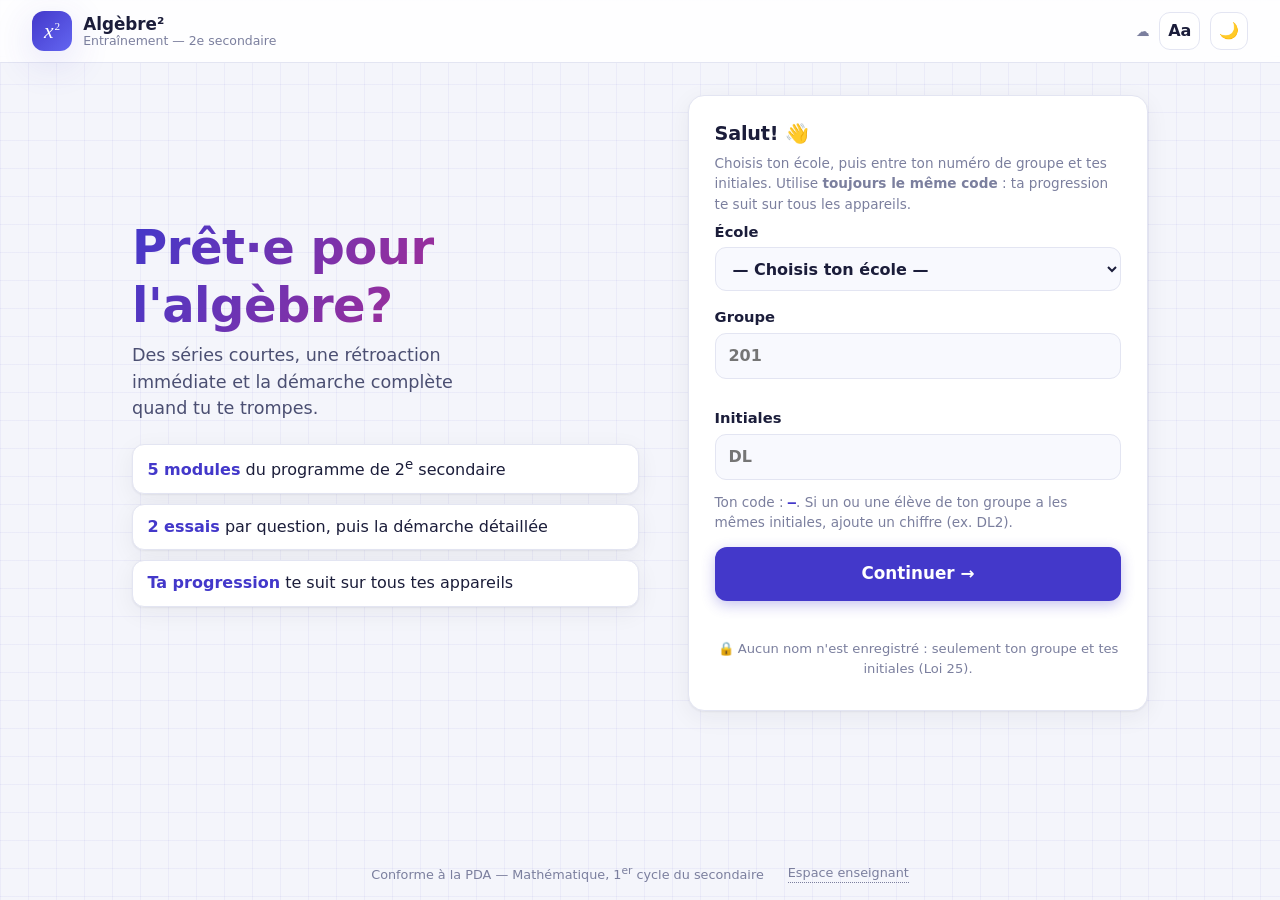
==== index.html @ 62977697 "Add files via upload" ====
<!DOCTYPE html>
<html lang="fr-CA" data-theme="light">
<head>
  <meta charset="utf-8">
  <meta name="viewport" content="width=device-width, initial-scale=1, viewport-fit=cover">
  <title>Algèbre² — Entraînement en algèbre, 2e secondaire</title>
  <meta name="description" content="Séries d'exercices d'algèbre (PFEQ, 2e secondaire) avec rétroaction immédiate et démarche détaillée.">
  <meta name="theme-color" content="#4338ca">
  <link rel="manifest" href="manifest.webmanifest">
  <link rel="icon" href="assets/icon.svg" type="image/svg+xml">
  <link rel="apple-touch-icon" href="assets/icon-192.png">
  <link rel="stylesheet" href="lib/katex/katex.min.css">
  <link rel="stylesheet" href="css/style.css">
  <script defer src="lib/katex/katex.min.js"></script>
</head>
<body data-view="login">
  <a class="saut" href="#app">Aller au contenu</a>
  <header class="topbar">
    <div class="brand">
      <span class="logo" aria-hidden="true"><i>x</i><sup>2</sup></span>
      <span class="brand-text"><b id="appName">Algèbre²</b><small id="appSub">Entraînement — 2e secondaire</small></span>
    </div>
    <div class="top-right">
      <span id="studentBadge" class="badge" hidden></span>
      <span id="syncStatus" class="sync" role="status" aria-live="polite"></span>
      <button class="btn-icone" id="btnLecture" aria-pressed="false" title="Lecture facilitée (texte plus grand et espacé)" aria-label="Lecture facilitée">Aa</button>
      <button class="btn-icone" id="btnTheme" title="Mode clair / sombre">🌙</button>
      <nav id="studentNav" class="topnav" hidden>
        <button id="navHome" class="btn btn-ghost btn-sm">Modules</button>
        <button id="navDash" class="btn btn-ghost btn-sm">Mon tableau de bord</button>
        <button id="navLogout" class="btn btn-ghost btn-sm">Changer d'élève</button>
      </nav>
    </div>
  </header>

  <main id="app" tabindex="-1">
    <noscript><div class="card">Cette application nécessite JavaScript.</div></noscript>
  </main>

  <footer class="footer">
    <span>Conforme à la PDA — Mathématique, 1<sup>er</sup> cycle du secondaire</span>
    <a href="enseignant.html" class="teacher-link">Espace enseignant</a>
  </footer>

  <script type="module" src="js/app.js"></script>
</body>
</html>
---- css/style.css ----
/* ==========================================================================
   Algèbre² — Feuille de style
   Palette sobre (13-14 ans : moderne, pas enfantine), fond « papier quadrillé ».
   ========================================================================== */
:root {
  --bg: #f4f5fb;
  --grid: rgba(67, 56, 202, .055);
  --surface: #ffffff;
  --surface-2: #f8f9fe;
  --ink: #1b1d3a;
  --ink-2: #4b4f72;
  --muted: #7b7f9e;
  --line: #e3e5f2;
  --primary: #4338ca;
  --primary-2: #6366f1;
  --primary-soft: #eef0ff;
  --accent: #f97316;
  --ok: #059669; --ok-soft: #e7f8f1;
  --mid: #d97706; --mid-soft: #fff6e6;
  --ko: #dc2626; --ko-soft: #fdeeee;
  --m1: #2563eb; --m2: #7c3aed; --m3: #0891b2; --m4: #db2777; --m5: #ea580c;
  --radius: 16px;
  --shadow: 0 1px 2px rgba(27, 29, 58, .06), 0 6px 24px rgba(27, 29, 58, .06);
  --shadow-lg: 0 10px 40px rgba(67, 56, 202, .16);
  --font: "Inter", "Segoe UI", system-ui, -apple-system, Roboto, "Helvetica Neue", Arial, sans-serif;
  --fig-stroke: #312e81; --fig-fill: #eef0ff;
  --taille: 16px; --espacement: normal;
  --white: #ffffff;
  color-scheme: light;
}
[data-theme="dark"] {
  --bg: #0e0f1d; --grid: rgba(128, 128, 255, .06);
  --surface: #171930; --surface-2: #21243f; --white: #1d2040;
  --ink: #eceefe; --ink-2: #c3c7e8; --muted: #a3a8cc; --line: #2c3054;
  --primary: #8080ff; --primary-2: #a5a5ff; --primary-soft: #272a5c;
  --ok: #3dd68c; --ok-soft: #133a29; --mid: #fbbf24; --mid-soft: #3a2f12; --ko: #ff6b70; --ko-soft: #46202a;
  --m1: #60a5fa; --m2: #a78bfa; --m3: #22d3ee; --m4: #f472b6; --m5: #fb923c;
  --shadow: 0 1px 2px rgba(0, 0, 0, .3), 0 10px 30px rgba(0, 0, 0, .35);
  --fig-stroke: #a5b4fc; --fig-fill: #23265a;
  color-scheme: dark;
}
[data-lecture="on"] { --taille: 19px; --espacement: .04em; }
[data-lecture="on"] body { line-height: 1.75; word-spacing: .12em; }
html { font-size: var(--taille); }
body { letter-spacing: var(--espacement); }
* { box-sizing: border-box; }
[hidden] { display: none !important; }
html { -webkit-text-size-adjust: 100%; }
body {
  margin: 0; font-family: var(--font); color: var(--ink); background: var(--bg);
  background-image: linear-gradient(var(--grid) 1px, transparent 1px), linear-gradient(90deg, var(--grid) 1px, transparent 1px);
  background-size: 28px 28px; min-height: 100vh; display: flex; flex-direction: column; line-height: 1.5;
}
h1, h2, h3 { line-height: 1.2; margin: 0 0 .5rem; letter-spacing: -.01em; }
h1 { font-size: clamp(1.5rem, 2.6vw, 2.1rem); }
h2 { font-size: 1.2rem; }
h3 { font-size: 1.02rem; }
p { margin: .4rem 0; }
code { background: var(--primary-soft); padding: .05rem .35rem; border-radius: 6px; }
.muted { color: var(--muted); }
.small { font-size: .85rem; }
.eyebrow { text-transform: uppercase; letter-spacing: .08em; font-size: .75rem; font-weight: 700; color: var(--mc, var(--primary)); margin: 0 0 .25rem; }
button { font: inherit; }

/* ---------- En-tête ---------- */
.topbar {
  position: sticky; top: 0; z-index: 20; display: flex; align-items: center; justify-content: space-between; gap: 1rem;
  padding: .7rem clamp(1rem, 3vw, 2rem); background: color-mix(in srgb, var(--surface) 88%, transparent); backdrop-filter: blur(10px); border-bottom: 1px solid var(--line);
}
.brand { display: flex; align-items: center; gap: .7rem; }
.logo {
  width: 40px; height: 40px; border-radius: 12px; background: linear-gradient(135deg, var(--primary), var(--primary-2)); color: #fff;
  display: flex; align-items: center; justify-content: center; font-family: Georgia, "Times New Roman", serif; font-size: 1.35rem; box-shadow: var(--shadow-lg);
}
.logo sup { font-size: .7rem; margin-left: 1px; font-style: normal; align-self: flex-start; margin-top: 7px; }
.brand-text { display: flex; flex-direction: column; line-height: 1.1; }
.brand-text b { font-size: 1.05rem; }
.brand-text small { color: var(--muted); font-size: .78rem; }
.top-right { display: flex; align-items: center; gap: .6rem; flex-wrap: wrap; justify-content: flex-end; }
.badge { display: inline-flex; align-items: center; gap: .45rem; background: var(--primary-soft); color: var(--primary); font-weight: 600; padding: .3rem .75rem; border-radius: 999px; font-size: .88rem; }
.badge .dot { width: 8px; height: 8px; border-radius: 50%; background: var(--ok); }
.topnav { display: flex; gap: .25rem; }

main { flex: 1; width: 100%; max-width: 1080px; margin: 0 auto; padding: clamp(1rem, 3vw, 2rem); outline: none; }
.footer { display: flex; flex-wrap: wrap; gap: .5rem; align-items: center; justify-content: center; padding: 1rem; font-size: .8rem; color: var(--muted); }
.teacher-link { color: var(--muted); margin-left: 1rem; text-decoration: none; border-bottom: 1px dotted var(--muted); }
.teacher-link:hover { color: var(--primary); }
.sync { font-size: .85rem; color: var(--muted); white-space: nowrap; }
.btn-icone { display: inline-grid; place-items: center; min-width: 38px; height: 38px; padding: 0 .5rem; border-radius: 11px; border: 1px solid var(--line); background: var(--surface); font-weight: 700; cursor: pointer; color: var(--ink); }
.btn-icone:hover { background: var(--surface-2); }
.btn-icone[aria-pressed="true"] { background: var(--primary); color: #fff; border-color: var(--primary); }
.saut { position: absolute; left: -999px; top: 0; background: var(--primary); color: #fff; padding: .5em 1em; z-index: 99; }
.saut:focus { left: 1rem; }
.aide { font-size: .85rem; color: var(--muted); margin: -.2rem 0 .9rem; }
.aide b { color: var(--primary); font-family: ui-monospace, Menlo, Consolas, monospace; }
.nip-titre { background: var(--primary-soft); border-radius: 12px; padding: .7rem .9rem; }
.nip-input { letter-spacing: .5em; font-size: 1.4rem !important; text-align: center; }
.actions.spread { justify-content: space-between; }
.anciens-codes { margin-top: 1rem; border-top: 1px dashed var(--line); padding-top: .8rem; }
.puce-code { display: inline-flex; margin: .2rem .3rem .2rem 0; border: 1px solid var(--line); border-radius: 999px; overflow: hidden; background: var(--surface-2); }
.puce-code button { border: 0; background: none; padding: .35rem .7rem; cursor: pointer; font-weight: 600; color: var(--ink); }
.puce-code .retirer { color: var(--muted); padding: .35rem .55rem; border-left: 1px solid var(--line); }
.badge { font-family: ui-monospace, Menlo, Consolas, monospace; }

/* ---------- Composants ---------- */
.card { background: var(--surface); border: 1px solid var(--line); border-radius: var(--radius); box-shadow: var(--shadow); padding: clamp(1rem, 2.5vw, 1.6rem); margin-bottom: 1.2rem; }
.btn {
  display: inline-flex; align-items: center; justify-content: center; gap: .4rem; border: 1px solid transparent; border-radius: 12px;
  padding: .65rem 1.15rem; font-weight: 650; cursor: pointer; transition: transform .08s, background .15s, box-shadow .15s; color: var(--ink); background: var(--surface);
  min-height: 44px; /* cible tactile confortable (iPad) */
}
.btn:active { transform: translateY(1px); }
.btn:focus-visible, .choice:focus-visible, .k:focus-visible, .module-card:focus-visible, .chip input:focus-visible + span { outline: 3px solid var(--primary-2); outline-offset: 2px; }
.btn-primary { background: var(--primary); color: #fff; box-shadow: 0 4px 14px rgba(67, 56, 202, .3); }
.btn-primary:hover { background: #3730a3; }
.btn-accent { background: var(--accent); color: #fff; }
.btn-ghost { background: transparent; border-color: var(--line); }
.btn-ghost:hover { background: var(--surface); border-color: #cfd2e6; }
.btn-lg { padding: .85rem 1.4rem; font-size: 1.05rem; width: 100%; }
.btn-sm { padding: .3rem .7rem; min-height: 34px; font-size: .85rem; border-radius: 9px; }
.btn[disabled] { opacity: .6; cursor: wait; }
.danger { color: var(--ko); }
.link { background: none; border: 0; color: var(--primary); cursor: pointer; padding: 0 .2rem; text-decoration: underline; font-size: .85rem; }
.back { margin-bottom: 1rem; }
.pill { display: inline-block; background: var(--mc, var(--primary)); color: #fff; font-size: .75rem; font-weight: 700; padding: .12rem .55rem; border-radius: 999px; }
.tag { display: inline-block; padding: .3rem .7rem; border-radius: 999px; background: var(--surface-2); border: 1px solid var(--line); font-size: .88rem; font-weight: 600; }
.tag.ok { background: var(--ok-soft); color: var(--ok); border-color: transparent; }
.tag.mid { background: var(--mid-soft); color: var(--mid); border-color: transparent; }
.tag.ko { background: var(--ko-soft); color: var(--ko); border-color: transparent; }

.field { display: flex; flex-direction: column; gap: .3rem; margin-bottom: .9rem; font-weight: 600; font-size: .92rem; flex: 1; }
.field em { font-weight: 400; color: var(--muted); }
.field small { font-weight: 400; color: var(--muted); font-size: .8rem; line-height: 1.35; }
.field-row { display: flex; gap: .8rem; flex-wrap: wrap; }
input, select { font: inherit; color: var(--ink); }
.field input, .field select, .filters input, .filters select, .form-inline input, .form-inline select {
  border: 1.5px solid var(--line); border-radius: 11px; padding: .65rem .8rem; font-size: 1rem; background: var(--surface-2); min-height: 44px;
}
.field input:focus, .field select:focus, .filters select:focus, .form-inline input:focus { border-color: var(--primary-2); outline: none; background: var(--surface); box-shadow: 0 0 0 4px var(--primary-soft); }
.form-error { color: var(--ko); font-weight: 600; min-height: 1.2em; font-size: .9rem; }
.privacy { font-size: .82rem; color: var(--muted); text-align: center; margin-top: .9rem; }
.mode-local { font-size: .82rem; background: var(--mid-soft); color: var(--mid); padding: .5rem .7rem; border-radius: 10px; }

/* ---------- Connexion ---------- */
.login-wrap { display: grid; grid-template-columns: 1.1fr 1fr; gap: clamp(1rem, 4vw, 3rem); align-items: center; min-height: 70vh; }
.login-hero h1 { font-size: clamp(1.9rem, 4.2vw, 3rem); background: linear-gradient(120deg, var(--primary), var(--m4)); -webkit-background-clip: text; background-clip: text; color: transparent; }
.login-hero p { font-size: 1.1rem; color: var(--ink-2); max-width: 32ch; }
.hero-list { list-style: none; padding: 0; margin: 1.4rem 0 0; display: grid; gap: .6rem; }
.hero-list li { background: var(--surface); border: 1px solid var(--line); border-radius: 12px; padding: .65rem .9rem; box-shadow: var(--shadow); }
.hero-list b { color: var(--primary); }
.login-card { max-width: 460px; width: 100%; justify-self: end; }
.login-card.narrow { margin: 2rem auto; justify-self: center; max-width: 380px; }

/* ---------- Accueil ---------- */
.home-head { display: flex; justify-content: space-between; align-items: flex-end; gap: 1rem; flex-wrap: wrap; margin-bottom: 1.2rem; }
.home-kpis, .kpis { display: flex; gap: .6rem; flex-wrap: wrap; }
.kpis { margin-bottom: 1.2rem; }
.kpi { background: var(--surface); border: 1px solid var(--line); border-radius: 14px; padding: .55rem .9rem; display: flex; flex-direction: column; min-width: 96px; box-shadow: var(--shadow); }
.kpi b { font-size: 1.25rem; }
.kpi span { font-size: .78rem; color: var(--muted); }
.kpi.big { flex: 1; min-width: 140px; padding: .9rem 1rem; }
.kpi.big b { font-size: 1.6rem; color: var(--primary); }
.modules { display: grid; grid-template-columns: repeat(auto-fill, minmax(300px, 1fr)); gap: 1rem; }
.module-card {
  display: grid; grid-template-columns: auto 1fr auto; align-items: center; gap: 1rem; text-align: left; cursor: pointer;
  background: var(--surface); border: 1px solid var(--line); border-radius: var(--radius); padding: 1.1rem 1.2rem; box-shadow: var(--shadow);
  transition: transform .15s, box-shadow .15s, border-color .15s; position: relative; overflow: hidden; color: var(--ink);
}
.module-card::before { content: ""; position: absolute; inset: 0 auto 0 0; width: 5px; background: var(--mc); }
.module-card:hover { transform: translateY(-3px); box-shadow: var(--shadow-lg); border-color: var(--mc); }
.module-num { width: 46px; height: 46px; border-radius: 13px; display: grid; place-items: center; font-weight: 800; font-size: 1.25rem; color: #fff; background: var(--mc, var(--primary)); }
.module-num.sm { width: 28px; height: 28px; font-size: .9rem; border-radius: 8px; display: inline-grid; margin-right: .5rem; vertical-align: middle; }
.module-body { display: flex; flex-direction: column; }
.module-body small { color: var(--muted); }
.module-stat { font-weight: 700; font-size: .9rem; color: var(--ink-2); display: flex; align-items: center; gap: .4rem; }
.module-stat em { font-style: normal; font-size: .75rem; background: var(--primary-soft); color: var(--primary); padding: .15rem .5rem; border-radius: 999px; }
.mini-bar { display: inline-block; width: 52px; height: 7px; border-radius: 9px; background: var(--line); overflow: hidden; }
.mini-bar span { display: block; height: 100%; background: var(--mc, var(--primary)); border-radius: 9px; }
.module-card.mixte { --mc: var(--accent); background: linear-gradient(120deg, var(--surface), color-mix(in srgb, var(--accent) 10%, var(--surface))); }
.module-card.mixte .module-num { background: linear-gradient(135deg, var(--accent), var(--m4)); }

/* ---------- Configuration ---------- */
.setup-card { max-width: 760px; margin: 0 auto; border-top: 5px solid var(--mc); }
.chips { border: 0; padding: 0; margin: 1.1rem 0; display: flex; flex-wrap: wrap; gap: .5rem; }
.chips legend { font-weight: 700; margin-bottom: .5rem; padding: 0; width: 100%; }
.chip { position: relative; cursor: pointer; }
.chip input { position: absolute; opacity: 0; pointer-events: none; }
.chip span { display: inline-flex; align-items: center; gap: .4rem; padding: .55rem .95rem; border: 1.5px solid var(--line); border-radius: 999px; background: var(--surface-2); font-weight: 600; font-size: .92rem; transition: all .12s; min-height: 42px; }
.chip input:checked + span { background: var(--primary-soft); border-color: var(--primary); color: var(--primary); }
.chip em { font-style: normal; font-size: .72rem; padding: .05rem .4rem; border-radius: 999px; background: var(--line); color: var(--ink-2); }
.chip em.good { background: var(--ok-soft); color: var(--ok); }
.chip em.weak { background: var(--ko-soft); color: var(--ko); }

/* ---------- Série ---------- */
.drill { max-width: 820px; margin: 0 auto; }
.drill-top { display: flex; align-items: center; gap: .8rem; margin-bottom: .6rem; flex-wrap: wrap; }
.drill-title { flex: 1; font-weight: 650; color: var(--ink-2); font-size: .95rem; display: flex; align-items: center; gap: .5rem; flex-wrap: wrap; }
.diff { color: var(--mc); letter-spacing: 1px; font-size: .75rem; }
.drill-count { font-size: .95rem; color: var(--muted); }
.drill-count b { color: var(--ink); font-size: 1.15rem; }
.streak { font-weight: 800; padding: .3rem .7rem; border-radius: 999px; background: var(--surface); border: 1px solid var(--line); transition: all .2s; }
.streak.hot { background: color-mix(in srgb, var(--accent) 15%, var(--surface)); color: var(--accent); border-color: color-mix(in srgb, var(--accent) 40%, transparent); transform: scale(1.05); }
.progress { height: 8px; border-radius: 9px; background: var(--line); overflow: hidden; margin-bottom: 1.1rem; }
.progress span { display: block; height: 100%; background: linear-gradient(90deg, var(--mc), var(--primary-2)); border-radius: 9px; transition: width .4s ease; }
.qcard { border-top: 5px solid var(--mc); animation: rise .25s ease; }
@keyframes rise { from { opacity: 0; transform: translateY(8px); } to { opacity: 1; transform: none; } }
.qprompt { font-size: 1.12rem; font-weight: 600; margin-bottom: .6rem; }
.qprompt .enonce { display: block; margin-top: .4rem; font-weight: 500; font-size: 1.15rem; color: var(--primary); background: var(--primary-soft); padding: .6rem .9rem; border-radius: 12px; }
.qtex { font-size: 1.45rem; text-align: center; padding: .9rem .5rem 1rem; overflow-x: auto; overflow-y: hidden; }
.qtex .katex-display { margin: 0; }
.qfig { display: flex; justify-content: center; margin: .3rem 0 1rem; }
.figure { width: 100%; max-width: 420px; height: auto; }
.fig-shape { fill: var(--fig-fill); stroke: var(--fig-stroke); stroke-width: 2.5; stroke-linejoin: round; }
.fig-label { font-size: 15px; font-weight: 700; fill: var(--ink); font-family: var(--font); }
.fig-caption { font-size: 13px; fill: var(--ink-2); font-family: var(--font); font-weight: 600; }
.fig-strong { font-size: 15px; fill: var(--primary); font-weight: 800; }
.fig-dash { stroke: var(--accent); stroke-width: 2; stroke-dasharray: 6 5; }
.fig-thin { fill: none; stroke: var(--fig-stroke); stroke-width: 1.5; }
.fig-tick { stroke: var(--fig-stroke); stroke-width: 2; }

.input-row { display: flex; gap: .6rem; align-items: stretch; }
.input-prefix { display: grid; place-items: center; font-size: 1.25rem; padding: 0 .3rem; }
.answer-input {
  flex: 1; min-width: 0; font-size: 1.35rem; padding: .7rem .9rem; border: 2px solid var(--line); border-radius: 13px; background: var(--surface-2);
  font-family: "Cambria Math", Cambria, Georgia, serif; letter-spacing: .02em;
}
.answer-input:focus { outline: none; border-color: var(--primary-2); background: var(--white); box-shadow: 0 0 0 4px var(--primary-soft); }
.answer-input.ok { border-color: var(--ok); background: var(--ok-soft); }
.answer-input.ko { border-color: var(--ko); background: var(--ko-soft); }
.preview { min-height: 2rem; padding: .35rem .2rem; font-size: 1.1rem; }
.preview .muted { font-size: .85rem; margin-right: .3rem; }
.shake { animation: shake .35s; }
@keyframes shake { 20%, 60% { transform: translateX(-6px); } 40%, 80% { transform: translateX(6px); } }

.mathkb { display: flex; flex-direction: column; gap: .4rem; background: var(--surface-2); border: 1px solid var(--line); border-radius: 14px; padding: .5rem; margin-top: .3rem; transition: opacity .2s; }
.mathkb.dim { opacity: .35; pointer-events: none; }
.krow { display: flex; flex-wrap: wrap; gap: .35rem; }
.k { flex: 1 0 44px; min-height: 44px; border: 1px solid var(--line); background: var(--white); border-radius: 10px; font-size: 1.1rem; font-weight: 600; cursor: pointer; color: var(--ink); touch-action: manipulation; }
.k:hover { border-color: var(--primary-2); }
.k:active { background: var(--primary-soft); }
.k-var { font-family: Georgia, serif; font-style: italic; font-size: 1.25rem; color: var(--primary); background: var(--primary-soft); }
.k-op { color: var(--ink-2); }
.k-del { background: var(--ko-soft); color: var(--ko); }
.k-nav { color: var(--muted); }
.kb-toggle { margin-top: .4rem; }

.choices { display: grid; grid-template-columns: repeat(auto-fit, minmax(180px, 1fr)); gap: .6rem; margin: .4rem 0 .6rem; }
.choice {
  display: flex; align-items: center; gap: .7rem; text-align: left; padding: .85rem 1rem; border: 2px solid var(--line); border-radius: 13px;
  background: var(--white); cursor: pointer; font-size: 1.1rem; font-weight: 600; min-height: 56px; color: var(--ink); transition: all .12s;
}
.choice:hover:not([disabled]) { border-color: var(--primary-2); transform: translateY(-1px); }
.choice-key { width: 28px; height: 28px; flex: none; border-radius: 8px; background: var(--primary-soft); color: var(--primary); display: grid; place-items: center; font-size: .85rem; font-weight: 800; }
.choices.multi .choice-key { border: 2px solid var(--line); background: var(--white); }
.choice.selected { border-color: var(--primary); background: var(--primary-soft); }
.choices.multi .choice.selected .choice-key { background: var(--primary); border-color: var(--primary); }
.choices.multi .choice.selected .choice-key::after { content: "✓"; color: #fff; }
.choice.correct { border-color: var(--ok); background: var(--ok-soft); }
.choice.wrong { border-color: var(--ko); background: var(--ko-soft); opacity: .8; }
.choice[disabled] { cursor: default; }
.actions { display: flex; justify-content: flex-end; gap: .6rem; margin-top: .8rem; }

.feedback:empty { display: none; }
.feedback { margin-top: 1rem; border-radius: 14px; padding: .9rem 1.1rem; animation: rise .2s ease; }
.fb-title { font-weight: 800; font-size: 1.1rem; margin: 0 0 .3rem; }
.fb-ok { background: var(--ok-soft); border: 1px solid color-mix(in srgb, var(--ok) 35%, transparent); }
.fb-ok .fb-title { color: var(--ok); }
.fb-retry { background: var(--mid-soft); border: 1px solid color-mix(in srgb, var(--mid) 35%, transparent); }
.fb-retry .fb-title { color: #b45309; }
.fb-ko { background: var(--surface); border: 2px solid color-mix(in srgb, var(--ko) 40%, transparent); }
.fb-ko .fb-title { color: var(--ko); }
.fb-invalid { background: var(--surface-2); border: 1px dashed #cfd2e6; color: var(--ink-2); }
.fb-note { font-size: .9rem; color: var(--ink-2); background: color-mix(in srgb, var(--surface) 70%, transparent); padding: .35rem .6rem; border-radius: 8px; }
.steps-box { margin-top: .6rem; }
.steps-box summary { cursor: pointer; font-weight: 700; color: var(--primary); }
.steps-head { font-weight: 700; color: var(--ink-2); margin: .4rem 0; }
.steps { list-style: none; counter-reset: st; padding: 0; margin: .5rem 0 0; display: grid; gap: .5rem; }
.steps li { counter-increment: st; background: var(--surface-2); border: 1px solid var(--line); border-radius: 12px; padding: .55rem .8rem .55rem 2.6rem; position: relative; }
.steps li::before { content: counter(st); position: absolute; left: .7rem; top: .6rem; width: 1.4rem; height: 1.4rem; border-radius: 50%; background: var(--primary); color: #fff; font-size: .78rem; font-weight: 800; display: grid; place-items: center; }
.steps li.final { background: var(--primary-soft); border-color: color-mix(in srgb, var(--primary) 35%, transparent); }
.step-label { font-weight: 650; font-size: .92rem; color: var(--ink-2); }
.step-tex { font-size: 1.12rem; overflow-x: auto; overflow-y: hidden; padding: .1rem 0; }
.step-tex .katex-display { margin: .25rem 0; text-align: left; }
.step-tex .katex-display > .katex { text-align: left; }
.step-note { font-size: .84rem; color: var(--muted); }

/* ---------- Bilan ---------- */
.summary { max-width: 860px; margin: 0 auto; }
.summary-card { display: flex; gap: 1.5rem; align-items: center; flex-wrap: wrap; }
.score-ring { --p: 0; width: 130px; height: 130px; border-radius: 50%; display: grid; place-items: center; flex: none;
  background: conic-gradient(var(--primary) calc(var(--p) * 1%), var(--line) 0); }
.score-ring span { width: 100px; height: 100px; border-radius: 50%; background: var(--white); display: flex; align-items: center; justify-content: center; gap: 2px; font-size: 2rem; font-weight: 800; color: var(--primary); }
.score-ring small { font-size: .9rem; }
.summary-stats { display: flex; flex-wrap: wrap; gap: .5rem; margin-top: .6rem; }
.summary-actions { display: flex; gap: .6rem; flex-wrap: wrap; margin-bottom: 1.2rem; }
.review { list-style: none; padding: 0; margin: 0; display: grid; gap: .4rem; }
.review li { display: grid; grid-template-columns: 32px 1fr auto; gap: .8rem; align-items: center; padding: .55rem .7rem; border-radius: 11px; background: var(--surface-2); }
.review li.ko { background: var(--ko-soft); }
.rv-icon { font-weight: 800; text-align: center; }
.review li.ok .rv-icon { color: var(--ok); }
.review li.ko .rv-icon { color: var(--ko); }
.rv-q { display: flex; flex-direction: column; overflow-x: auto; }
.rv-text { display: block; }
.rv-q small { color: var(--muted); }
.rv-a { font-weight: 600; }

/* ---------- Tableaux de bord ---------- */
.dash-grid, .t-grid { display: grid; grid-template-columns: repeat(auto-fit, minmax(320px, 1fr)); gap: 1rem; }
.dash-mod { border-top: 4px solid var(--mc); margin: 0; }
.tbl-wrap { overflow-x: auto; }
.tbl-wrap.tall { max-height: 420px; overflow-y: auto; }
.tbl { width: 100%; border-collapse: collapse; font-size: .9rem; }
.tbl th { text-align: left; font-size: .75rem; text-transform: uppercase; letter-spacing: .04em; color: var(--muted); padding: .5rem .5rem; border-bottom: 1px solid var(--line); background: var(--surface); position: sticky; top: 0; }
.tbl td { padding: .5rem .5rem; border-bottom: 1px solid var(--line); vertical-align: top; }
.tbl.small td { font-size: .8rem; }
.tbl tr.untried td { color: var(--muted); }
.tbl tr.clickable { cursor: pointer; }
.tbl tr.clickable:hover td { background: var(--primary-soft); }
.rate { display: inline-block; font-weight: 700; padding: .05rem .5rem; border-radius: 999px; background: var(--surface-2); }
.rate.good { background: var(--ok-soft); color: var(--ok); }
.rate.mid { background: var(--mid-soft); color: var(--mid); }
.rate.weak { background: var(--ko-soft); color: var(--ko); }
.weak-tag { display: inline-block; font-style: normal; font-size: .72rem; background: var(--ko-soft); color: var(--ko); padding: .08rem .45rem; border-radius: 999px; margin: 1px 0; }
.history { list-style: none; padding: 0; margin: .6rem 0 0; display: grid; gap: .25rem; max-height: 280px; overflow-y: auto; }
.history li { display: grid; grid-template-columns: 24px 1fr auto; gap: .5rem; font-size: .9rem; padding: .25rem .4rem; border-radius: 8px; }
.history li.ok span:first-child { color: var(--ok); font-weight: 800; }
.history li.ko span:first-child { color: var(--ko); font-weight: 800; }

/* Enseignant */
.teacher-head { display: flex; justify-content: space-between; align-items: flex-end; flex-wrap: wrap; gap: 1rem; margin-bottom: 1rem; }
.teacher-actions { display: flex; gap: .5rem; }
.tabs { display: flex; gap: .3rem; border-bottom: 2px solid var(--line); margin-bottom: 1.2rem; }
.tabs button { background: none; border: 0; padding: .7rem 1rem; font-weight: 700; color: var(--muted); cursor: pointer; border-bottom: 3px solid transparent; margin-bottom: -2px; }
.tabs button.active { color: var(--primary); border-color: var(--primary); }
.filters { display: flex; flex-wrap: wrap; gap: .8rem; align-items: flex-end; }
.filters label { display: flex; flex-direction: column; font-size: .8rem; font-weight: 700; color: var(--ink-2); gap: .25rem; }
.card-head { display: flex; justify-content: space-between; align-items: center; flex-wrap: wrap; gap: .6rem; margin-bottom: .6rem; }
.heatmap td.heat { text-align: center; font-weight: 700; color: #fff; background: hsl(calc(var(--r) * 1.2) 62% 42%); border: 2px solid var(--surface); border-radius: 8px; }
.heatmap td.none { color: var(--muted); background: var(--surface-2); text-align: center; }
.hard { list-style: none; padding: 0; margin: 0; display: grid; gap: .5rem; }
.hard li { display: grid; grid-template-columns: 1fr 60px 48px; gap: .6rem; align-items: center; font-size: .9rem; }
.hard .mini-bar span { background: var(--ko); }
.form-inline { display: flex; flex-wrap: wrap; gap: .8rem; align-items: flex-end; }
.form-inline h2 { width: 100%; }
.form-inline label { display: flex; flex-direction: column; font-size: .82rem; font-weight: 700; gap: .25rem; }
.form-inline p { width: 100%; }
.code { font-size: 1rem; font-weight: 800; letter-spacing: .12em; }
.actions-cell { display: flex; flex-wrap: wrap; gap: .3rem; }
.loading { text-align: center; color: var(--muted); }

/* Notifications */
#toasts { position: fixed; bottom: 1rem; left: 50%; transform: translateX(-50%); display: grid; gap: .5rem; z-index: 100; width: min(92vw, 460px); }
.toast { background: #1b1d3a; color: #fff; padding: .75rem 1rem; border-radius: 12px; box-shadow: var(--shadow-lg); font-weight: 600; transition: opacity .4s, transform .4s; }
.toast-ok { background: var(--ok); }
.toast-err { background: var(--ko); }
.toast-warn { background: #b45309; }
.toast.out { opacity: 0; transform: translateY(10px); }

/* KaTeX : couleurs dans les démarches */
.katex { font-size: 1.08em; }

/* ---------- Responsive ---------- */
@media (max-width: 820px) {
  .login-wrap { grid-template-columns: 1fr; min-height: auto; }
  .login-card { justify-self: stretch; max-width: none; }
  .login-hero p { max-width: none; }
  .brand-text small { display: none; }
  .topnav .btn { padding: .3rem .5rem; }
}
@media (max-width: 560px) {
  .input-row { flex-wrap: wrap; }
  .input-row .btn { width: 100%; }
  .qtex { font-size: 1.2rem; }
  .drill-title { order: 3; width: 100%; flex: none; }
  .review li { grid-template-columns: 26px 1fr; }
  .rv-a { grid-column: 2; }
  #navDash { display: none; }
}
@media (prefers-reduced-motion: reduce) { * { animation: none !important; transition: none !important; } }
@media print { .topbar, .footer, .mathkb, .actions { display: none; } body { background: var(--white); } }

/* Espace enseignant : confirmations en deux clics, champs en ligne */
.btn.arme { background: var(--ko); color: #fff; border-color: var(--ko); }
.inline-input { border: 1px solid transparent; background: transparent; border-radius: 8px; padding: .3rem .4rem; font: inherit; color: var(--ink); width: 100%; min-width: 180px; }
.inline-input:hover, .inline-input:focus { border-color: var(--line); background: var(--surface-2); outline: none; }
.switch { display: inline-flex; align-items: center; gap: .35rem; cursor: pointer; font-size: .85rem; }
.mini-form { display: flex; gap: .3rem; }
.mini-form input { width: 90px; border: 1px solid var(--line); border-radius: 8px; padding: .3rem .5rem; background: var(--surface-2); color: var(--ink); }
.tbl th { background: var(--surface); }
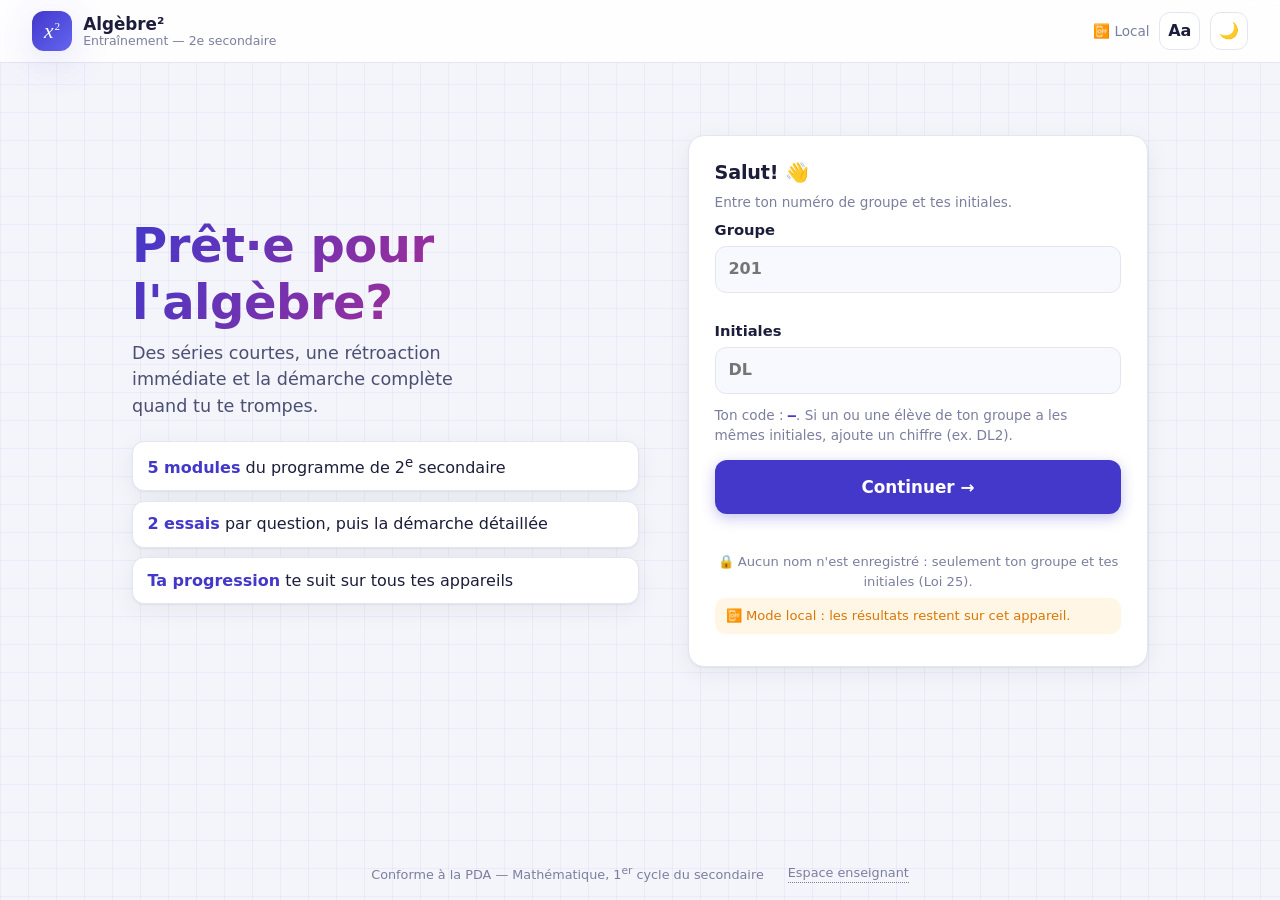
==== commit 5e5de8d1: "Add files via upload" ====
--- a/index.html
+++ b/index.html
@@ -21,6 +21,7 @@
       <span class="brand-text"><b id="appName">Algèbre²</b><small id="appSub">Entraînement — 2e secondaire</small></span>
     </div>
     <div class="top-right">
+      <span class="entete-stats" id="enteteStats" hidden><span class="pastille" id="pastilleSerie" title="Jours consécutifs de pratique"></span><span class="pastille" id="pastilleNiveau"></span></span>
       <span id="studentBadge" class="badge" hidden></span>
       <span id="syncStatus" class="sync" role="status" aria-live="polite"></span>
       <button class="btn-icone" id="btnLecture" aria-pressed="false" title="Lecture facilitée (texte plus grand et espacé)" aria-label="Lecture facilitée">Aa</button>
--- a/css/style.css
+++ b/css/style.css
@@ -387,3 +387,36 @@
 .mini-form { display: flex; gap: .3rem; }
 .mini-form input { width: 90px; border: 1px solid var(--line); border-radius: 8px; padding: .3rem .5rem; background: var(--surface-2); color: var(--ink); }
 .tbl th { background: var(--surface); }
+
+/* ---------- Récompenses : XP, niveaux, badges, confettis ---------- */
+.entete-stats { display: flex; gap: .35rem; }
+.pastille { display: inline-flex; align-items: center; gap: .3em; padding: .25em .7em; border-radius: 999px; background: var(--surface); border: 1px solid var(--line); font-size: .85rem; white-space: nowrap; }
+.niveau-carte { display: flex; gap: 1rem; align-items: center; padding: 1rem 1.2rem; }
+.niveau-badge { width: 58px; height: 58px; flex: none; border-radius: 16px; display: grid; place-items: center; background: linear-gradient(135deg, #f59e0b, var(--accent)); color: #fff; font-size: .9rem; line-height: 1; text-align: center; }
+.niveau-badge b { display: block; font-size: 1.4rem; }
+.niveau-info { flex: 1; display: flex; flex-direction: column; gap: .3rem; }
+.niveau-ligne { display: flex; justify-content: space-between; gap: .5rem; flex-wrap: wrap; }
+.jauge-xp { display: block; height: 10px; border-radius: 9px; background: var(--line); overflow: hidden; }
+.jauge-xp span { display: block; height: 100%; border-radius: 9px; background: linear-gradient(90deg, #f59e0b, var(--accent)); transition: width .6s ease; }
+.niveau-mini { display: grid; gap: .3rem; margin-top: .7rem; max-width: 360px; }
+.titre-section { margin: 1.6rem 0 .7rem; }
+.badges { display: grid; grid-template-columns: repeat(auto-fill, minmax(140px, 1fr)); gap: .6rem; }
+.badge-carte { display: flex; flex-direction: column; align-items: center; text-align: center; gap: .15rem; padding: .8rem .5rem; border-radius: 12px; background: var(--surface); border: 1px dashed var(--line); opacity: .6; }
+.badge-carte span { font-size: 1.6rem; filter: grayscale(1); }
+.badge-carte b { font-size: .85rem; }
+.badge-carte small { font-size: .72rem; color: var(--muted); line-height: 1.3; }
+.badge-carte.obtenu { opacity: 1; border-style: solid; border-color: color-mix(in srgb, #f59e0b 50%, var(--line)); background: color-mix(in srgb, #f59e0b 8%, var(--surface)); }
+.badge-carte.obtenu span { filter: none; }
+.badge-carte.nouveau { animation: pop .6s ease; }
+@keyframes pop { 0% { transform: scale(.6); opacity: 0; } 70% { transform: scale(1.08); } 100% { transform: scale(1); } }
+.xp-gain { font-size: .78rem; background: color-mix(in srgb, #f59e0b 18%, var(--surface)); color: #b45309; padding: .1em .6em; border-radius: 99px; margin-left: .3rem; vertical-align: middle; }
+[data-theme="dark"] .xp-gain { color: #fbbf24; }
+.tag.xp { background: color-mix(in srgb, #f59e0b 15%, var(--surface)); color: #b45309; border-color: transparent; }
+[data-theme="dark"] .tag.xp { color: #fbbf24; }
+.note-interrompue { font-size: .85rem; background: var(--mid-soft); color: var(--mid); padding: .5rem .7rem; border-radius: 10px; margin-top: .6rem; }
+.toast-trophee { background: linear-gradient(120deg, #b45309, #f97316); }
+.toast-icone { font-size: 1.3rem; vertical-align: middle; margin-right: .3rem; }
+.confettis { position: fixed; left: 50%; top: 45%; width: 0; height: 0; pointer-events: none; z-index: 99; }
+.confettis i { position: absolute; width: 9px; height: 14px; border-radius: 2px; animation: confetti 1.4s cubic-bezier(.2, .7, .4, 1) forwards; }
+@keyframes confetti { to { transform: translate(var(--x), var(--y)) rotate(var(--r)); opacity: 0; } }
+@media (max-width: 820px) { .entete-stats { display: none; } }
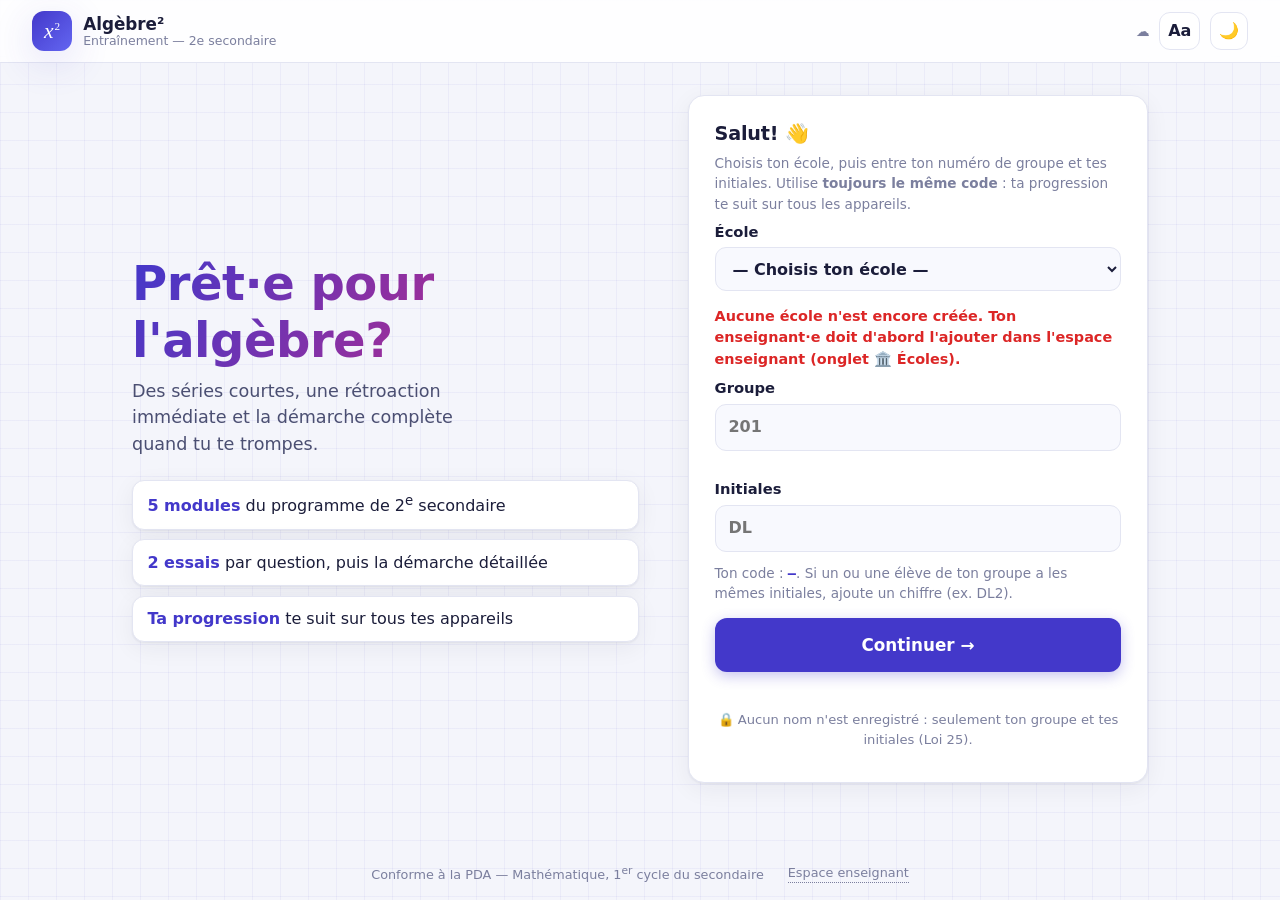
==== commit 6cb7c308: "Add files via upload" ====
--- a/index.html
+++ b/index.html
@@ -10,7 +10,7 @@
   <link rel="icon" href="assets/icon.svg" type="image/svg+xml">
   <link rel="apple-touch-icon" href="assets/icon-192.png">
   <link rel="stylesheet" href="lib/katex/katex.min.css">
-  <link rel="stylesheet" href="css/style.css">
+  <link rel="stylesheet" href="css/style.css?v=2026-11-22.10">
   <script defer src="lib/katex/katex.min.js"></script>
 </head>
 <body data-view="login">
@@ -43,6 +43,6 @@
     <a href="enseignant.html" class="teacher-link">Espace enseignant</a>
   </footer>
 
-  <script type="module" src="js/app.js"></script>
+  <script type="module" src="js/app.js?v=2026-11-22.10"></script>
 </body>
 </html>
--- a/css/style.css
+++ b/css/style.css
@@ -235,7 +235,12 @@
 .mathkb { display: flex; flex-direction: column; gap: .4rem; background: var(--surface-2); border: 1px solid var(--line); border-radius: 14px; padding: .5rem; margin-top: .3rem; transition: opacity .2s; }
 .mathkb.dim { opacity: .35; pointer-events: none; }
 .krow { display: flex; flex-wrap: wrap; gap: .35rem; }
-.k { flex: 1 0 44px; min-height: 44px; border: 1px solid var(--line); background: var(--white); border-radius: 10px; font-size: 1.1rem; font-weight: 600; cursor: pointer; color: var(--ink); touch-action: manipulation; }
+.krow .k { flex: 1 0 40px; }
+.kgrid { display: grid; grid-template-columns: repeat(5, 1fr); gap: .35rem; }
+.mathkb-number .kgrid, .mathkb-int .kgrid { grid-template-columns: repeat(4, 1fr); max-width: 420px; }
+.kgrid .k { min-height: 46px; }
+.k-vide { visibility: hidden; pointer-events: none; }
+.k { min-height: 44px; border: 1px solid var(--line); background: var(--white); border-radius: 10px; font-size: 1.1rem; font-weight: 600; cursor: pointer; color: var(--ink); touch-action: manipulation; }
 .k:hover { border-color: var(--primary-2); }
 .k:active { background: var(--primary-soft); }
 .k-var { font-family: Georgia, serif; font-style: italic; font-size: 1.25rem; color: var(--primary); background: var(--primary-soft); }
@@ -420,3 +425,31 @@
 .confettis i { position: absolute; width: 9px; height: 14px; border-radius: 2px; animation: confetti 1.4s cubic-bezier(.2, .7, .4, 1) forwards; }
 @keyframes confetti { to { transform: translate(var(--x), var(--y)) rotate(var(--r)); opacity: 0; } }
 @media (max-width: 820px) { .entete-stats { display: none; } }
+
+/* Bandeau de mise à jour */
+.bandeau-maj { position: sticky; top: 0; z-index: 50; display: flex; align-items: center; justify-content: center; gap: .8rem; flex-wrap: wrap;
+  padding: .6rem 1rem; background: linear-gradient(90deg, var(--primary), #7c3aed); color: #fff; font-weight: 600; font-size: .95rem; }
+.bandeau-maj .btn { background: #fff; color: #3730a3; min-height: 34px; }
+.muted-inv { opacity: .85; font-weight: 400; }
+.compteur { display: inline-grid; place-items: center; min-width: 1.4em; height: 1.4em; padding: 0 .35em; border-radius: 999px; background: var(--accent); color: #fff; font-size: .75rem; margin-left: .25rem; }
+.demandes { border-top: 4px solid var(--accent); }
+
+/* ---------- Cellulaire : en-tête compact et non collant (ne cache plus la question) ---------- */
+@media (max-width: 640px) {
+  .topbar { position: static; padding: .45rem .7rem; gap: .35rem; }
+  .logo { width: 32px; height: 32px; font-size: 1.05rem; border-radius: 10px; }
+  .brand-text b { font-size: .95rem; }
+  .top-right { gap: .3rem; }
+  .badge { font-size: .74rem; padding: .2rem .55rem; }
+  .btn-icone { min-width: 34px; height: 34px; }
+  .topnav .btn { min-height: 32px; font-size: .78rem; padding: .2rem .5rem; }
+  main { padding: .7rem; }
+  .card { padding: .9rem; border-radius: 14px; }
+  .qprompt { font-size: 1.02rem; }
+  .qtex { font-size: 1.15rem; padding: .5rem .2rem .7rem; }
+  .answer-input { font-size: 1.2rem; padding: .55rem .7rem; }
+  .k { font-size: 1.05rem; }
+  .kgrid .k { min-height: 48px; }
+  .footer { font-size: .72rem; padding: .7rem; }
+  .drill-top { gap: .5rem; }
+}
